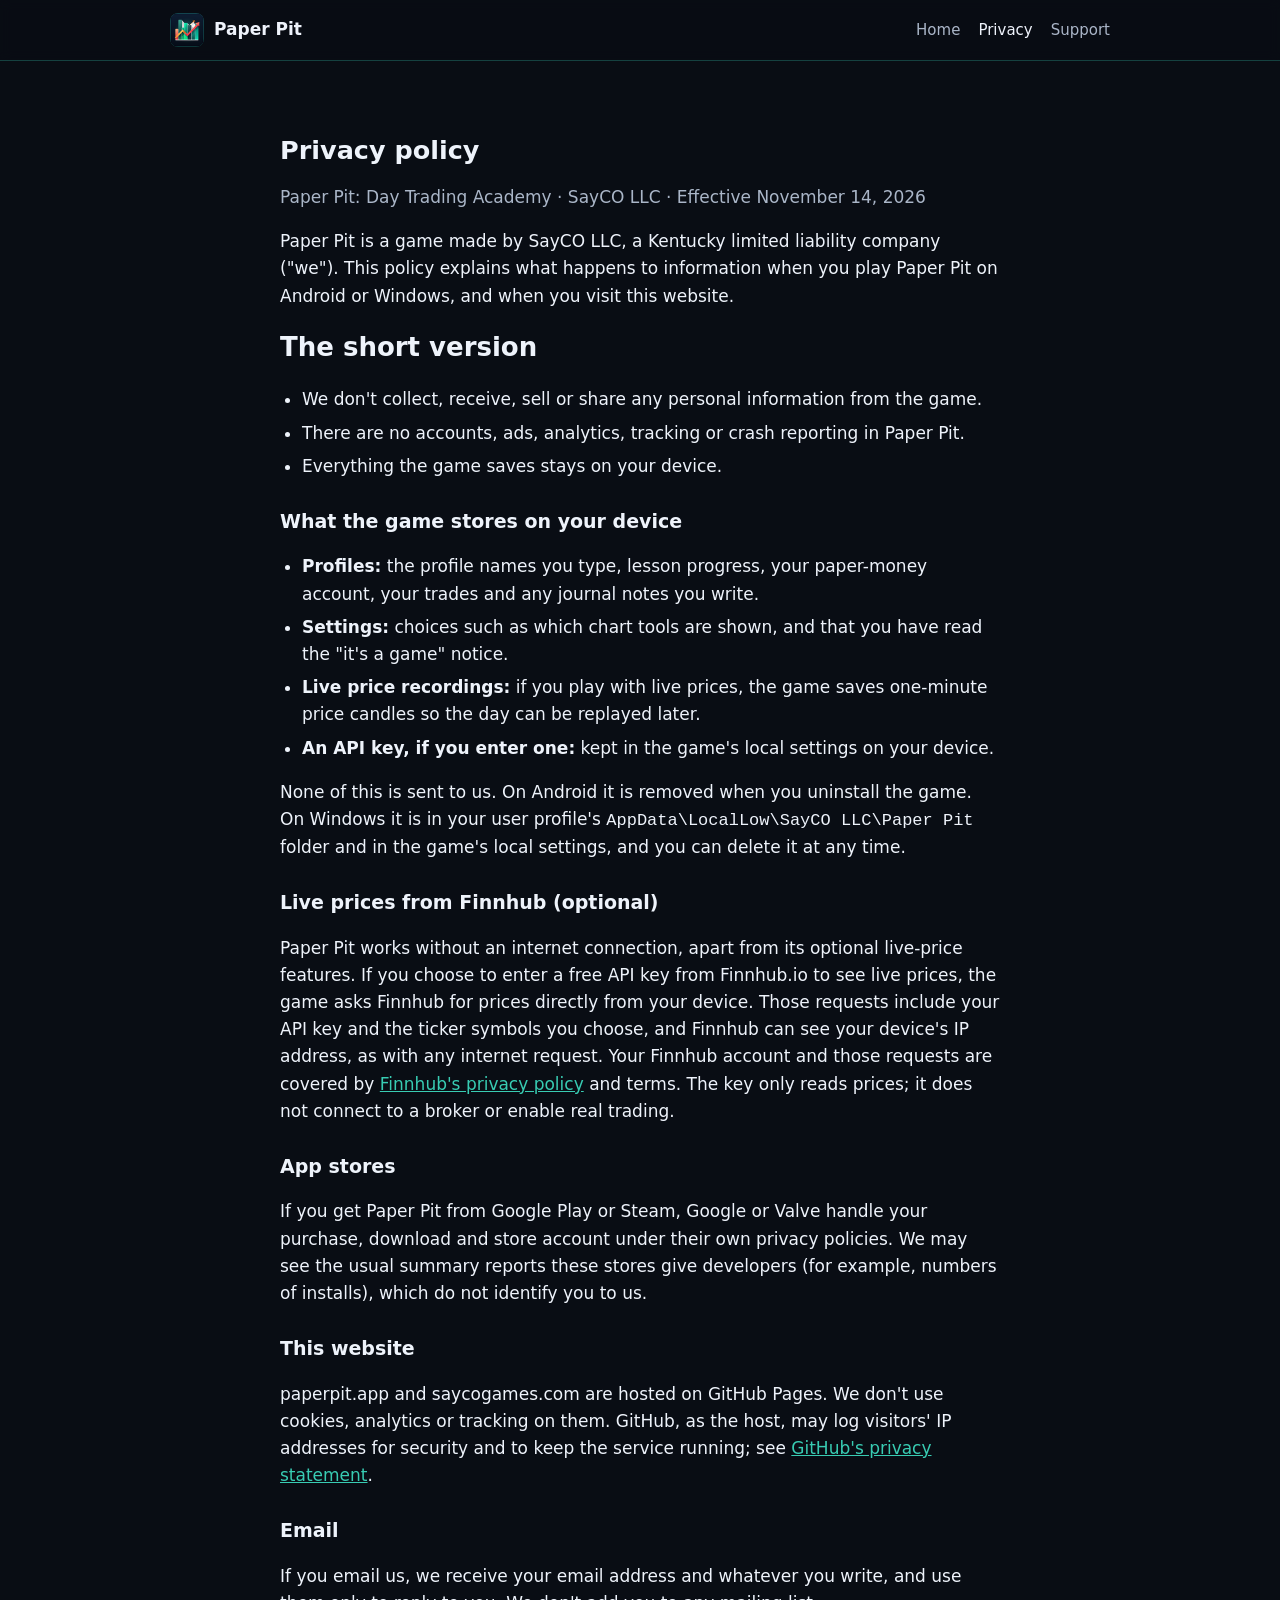
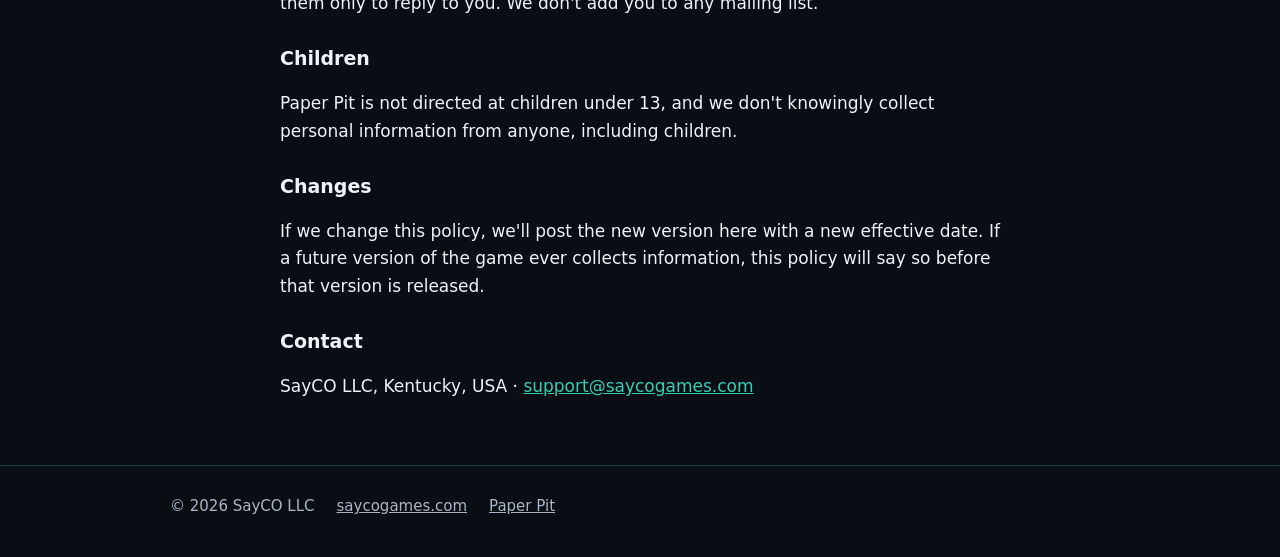
==== privacy.html @ df615658 "Website for paperpit.app Co-Authored-By: Claude Opus 5.5 <noreply@anthropic.com>" ====
<!doctype html>
<html lang="en">
<head>
  <meta charset="utf-8">
  <meta name="viewport" content="width=device-width, initial-scale=1">
  <title>Paper Pit Privacy Policy</title>
  <meta name="description" content="How Paper Pit handles your data: it collects none. Profiles, settings and any API key stay on your device.">
  <link rel="icon" href="img/favicon.png" type="image/png">
  <link rel="apple-touch-icon" href="img/apple-touch-icon.png">
  <link rel="stylesheet" href="style.css">
</head>
<body>
  <header class="site">
    <div class="wrap">
      <a class="brand" href="./"><img src="img/favicon.png" alt="">Paper Pit</a>
      <nav>
        <a href="./">Home</a>
        <a href="privacy.html" aria-current="page">Privacy</a>
        <a href="./#contact">Support</a>
      </nav>
    </div>
  </header>

  <main>
    <section>
      <div class="wrap doc">
        <h1>Privacy policy</h1>
        <p class="meta">Paper Pit: Day Trading Academy · SayCO LLC · Effective November 14, 2026</p>

        <p>Paper Pit is a game made by SayCO LLC, a Kentucky limited liability company ("we"). This policy
           explains what happens to information when you play Paper Pit on Android or Windows, and when you
           visit this website.</p>

        <h2>The short version</h2>
        <ul>
          <li>We don't collect, receive, sell or share any personal information from the game.</li>
          <li>There are no accounts, ads, analytics, tracking or crash reporting in Paper Pit.</li>
          <li>Everything the game saves stays on your device.</li>
        </ul>

        <h3>What the game stores on your device</h3>
        <ul>
          <li><strong>Profiles:</strong> the profile names you type, lesson progress, your paper-money account,
              your trades and any journal notes you write.</li>
          <li><strong>Settings:</strong> choices such as which chart tools are shown, and that you have read the
              "it's a game" notice.</li>
          <li><strong>Live price recordings:</strong> if you play with live prices, the game saves one-minute
              price candles so the day can be replayed later.</li>
          <li><strong>An API key, if you enter one:</strong> kept in the game's local settings on your device.</li>
        </ul>
        <p>None of this is sent to us. On Android it is removed when you uninstall the game. On Windows it is in
           your user profile's <code>AppData\LocalLow\SayCO LLC\Paper Pit</code> folder and in the game's local
           settings, and you can delete it at any time.</p>

        <h3>Live prices from Finnhub (optional)</h3>
        <p>Paper Pit works without an internet connection, apart from its optional live-price features. If you choose to enter a free API key from
           Finnhub.io to see live prices, the game asks Finnhub for prices directly from your device. Those
           requests include your API key and the ticker symbols you choose, and Finnhub can see your device's
           IP address, as with any internet request. Your Finnhub account and those requests are covered by
           <a href="https://finnhub.io/privacy-policy">Finnhub's privacy policy</a> and terms. The key only reads
           prices; it does not connect to a broker or enable real trading.</p>

        <h3>App stores</h3>
        <p>If you get Paper Pit from Google Play or Steam, Google or Valve handle your purchase, download and
           store account under their own privacy policies. We may see the usual summary reports these stores
           give developers (for example, numbers of installs), which do not identify you to us.</p>

        <h3>This website</h3>
        <p>paperpit.app and saycogames.com are hosted on GitHub Pages. We don't use cookies, analytics or
           tracking on them. GitHub, as the host, may log visitors' IP addresses for security and to keep the
           service running; see <a href="https://docs.github.com/en/site-policy/privacy-policies/github-general-privacy-statement">GitHub's privacy statement</a>.</p>

        <h3>Email</h3>
        <p>If you email us, we receive your email address and whatever you write, and use them only to reply
           to you. We don't add you to any mailing list.</p>

        <h3>Children</h3>
        <p>Paper Pit is not directed at children under 13, and we don't knowingly collect personal information
           from anyone, including children.</p>

        <h3>Changes</h3>
        <p>If we change this policy, we'll post the new version here with a new effective date. If a future
           version of the game ever collects information, this policy will say so before that version is
           released.</p>

        <h3>Contact</h3>
        <p>SayCO LLC, Kentucky, USA · <a href="mailto:support@saycogames.com">support@saycogames.com</a></p>
      </div>
    </section>
  </main>

  <footer class="site">
    <div class="wrap">
      <span>© 2026 SayCO LLC</span>
      <a href="https://saycogames.com">saycogames.com</a>
      <a href="./">Paper Pit</a>
    </div>
  </footer>
</body>
</html>
---- style.css ----
:root {
  --bg: #090d14;
  --panel: #121a26;
  --panel-2: #182231;
  --text: #eef3fb;
  --muted: #aab6c8;
  --accent: #38ccb3;
  --gold: #ffcc61;
  --buy: #1a946b;
  --sell: #c2434a;
  --line: rgba(56, 204, 179, 0.28);
  --radius: 14px;
  --max: 980px;
}

* { box-sizing: border-box; }

html { -webkit-text-size-adjust: 100%; }

body {
  margin: 0;
  background: var(--bg);
  color: var(--text);
  font: 17px/1.6 system-ui, -apple-system, "Segoe UI", Roboto, "Helvetica Neue", Arial, sans-serif;
}

a { color: var(--accent); }
a:hover { color: #6fe3cf; }

.wrap { max-width: var(--max); margin: 0 auto; padding: 0 20px; }

header.site {
  border-bottom: 1px solid var(--line);
  background: rgba(9, 13, 20, 0.92);
  position: sticky; top: 0; z-index: 2;
  backdrop-filter: blur(6px);
}
header.site .wrap { display: flex; align-items: center; gap: 12px; min-height: 60px; }
header.site .brand { display: flex; align-items: center; gap: 10px; color: var(--text); text-decoration: none; font-weight: 700; }
header.site .brand img { width: 34px; height: 34px; border-radius: 8px; }
header.site nav { margin-left: auto; display: flex; gap: 18px; flex-wrap: wrap; }
header.site nav a { color: var(--muted); text-decoration: none; font-size: 15px; }
header.site nav a:hover, header.site nav a[aria-current] { color: var(--text); }

.hero {
  position: relative;
  background: linear-gradient(180deg, rgba(9,13,20,0.55), rgba(9,13,20,0.96)), url("img/trading-floor.jpg") center / cover no-repeat;
  border-bottom: 1px solid var(--line);
}
.hero .wrap { display: grid; grid-template-columns: auto 1fr; gap: 28px; align-items: center; padding-top: 64px; padding-bottom: 64px; }
.hero img.icon { width: 156px; height: 156px; border-radius: 32px; box-shadow: 0 10px 40px rgba(0,0,0,0.5); }
.hero h1 { margin: 0 0 6px; font-size: clamp(34px, 6vw, 54px); line-height: 1.1; }
.hero .tag { margin: 0 0 18px; color: var(--gold); font-size: clamp(18px, 2.6vw, 22px); font-weight: 600; }
.hero p { margin: 0; color: var(--muted); max-width: 560px; }
.badges { display: flex; gap: 10px; flex-wrap: wrap; margin-top: 22px; }
.badge { display: inline-block; padding: 9px 16px; border-radius: 999px; background: var(--panel-2); border: 1px solid var(--line); color: var(--text); font-size: 15px; }

section { padding: 48px 0; }
h2 { font-size: 26px; margin: 0 0 18px; }
h3 { font-size: 19px; margin: 26px 0 8px; }

.grid { display: grid; grid-template-columns: repeat(auto-fit, minmax(260px, 1fr)); gap: 16px; }
.card { background: var(--panel); border: 1px solid rgba(255,255,255,0.06); border-radius: var(--radius); padding: 20px; }
.card h3 { margin-top: 0; }
.card p { margin: 0; color: var(--muted); }

.notice {
  background: rgba(255, 204, 97, 0.09);
  border: 1px solid rgba(255, 204, 97, 0.45);
  border-radius: var(--radius);
  padding: 22px 24px;
}
.notice h2 { color: var(--gold); }
.notice ul { margin: 0; padding-left: 20px; }
.notice li { margin: 6px 0; }

.doc { max-width: 760px; }
.doc .meta { color: var(--muted); margin-top: -8px; }
.doc ul { padding-left: 22px; }
.doc li { margin: 6px 0; }

footer.site { border-top: 1px solid var(--line); padding: 28px 0 40px; color: var(--muted); font-size: 15px; }
footer.site .wrap { display: flex; flex-wrap: wrap; gap: 10px 22px; }
footer.site a { color: var(--muted); }

@media (max-width: 640px) {
  .hero .wrap { grid-template-columns: 1fr; text-align: center; padding-top: 40px; padding-bottom: 44px; }
  .hero img.icon { width: 120px; height: 120px; margin: 0 auto; border-radius: 26px; }
  .hero p { margin: 0 auto; }
  .badges { justify-content: center; }
  header.site nav { gap: 14px; }
  body { font-size: 16px; }
}
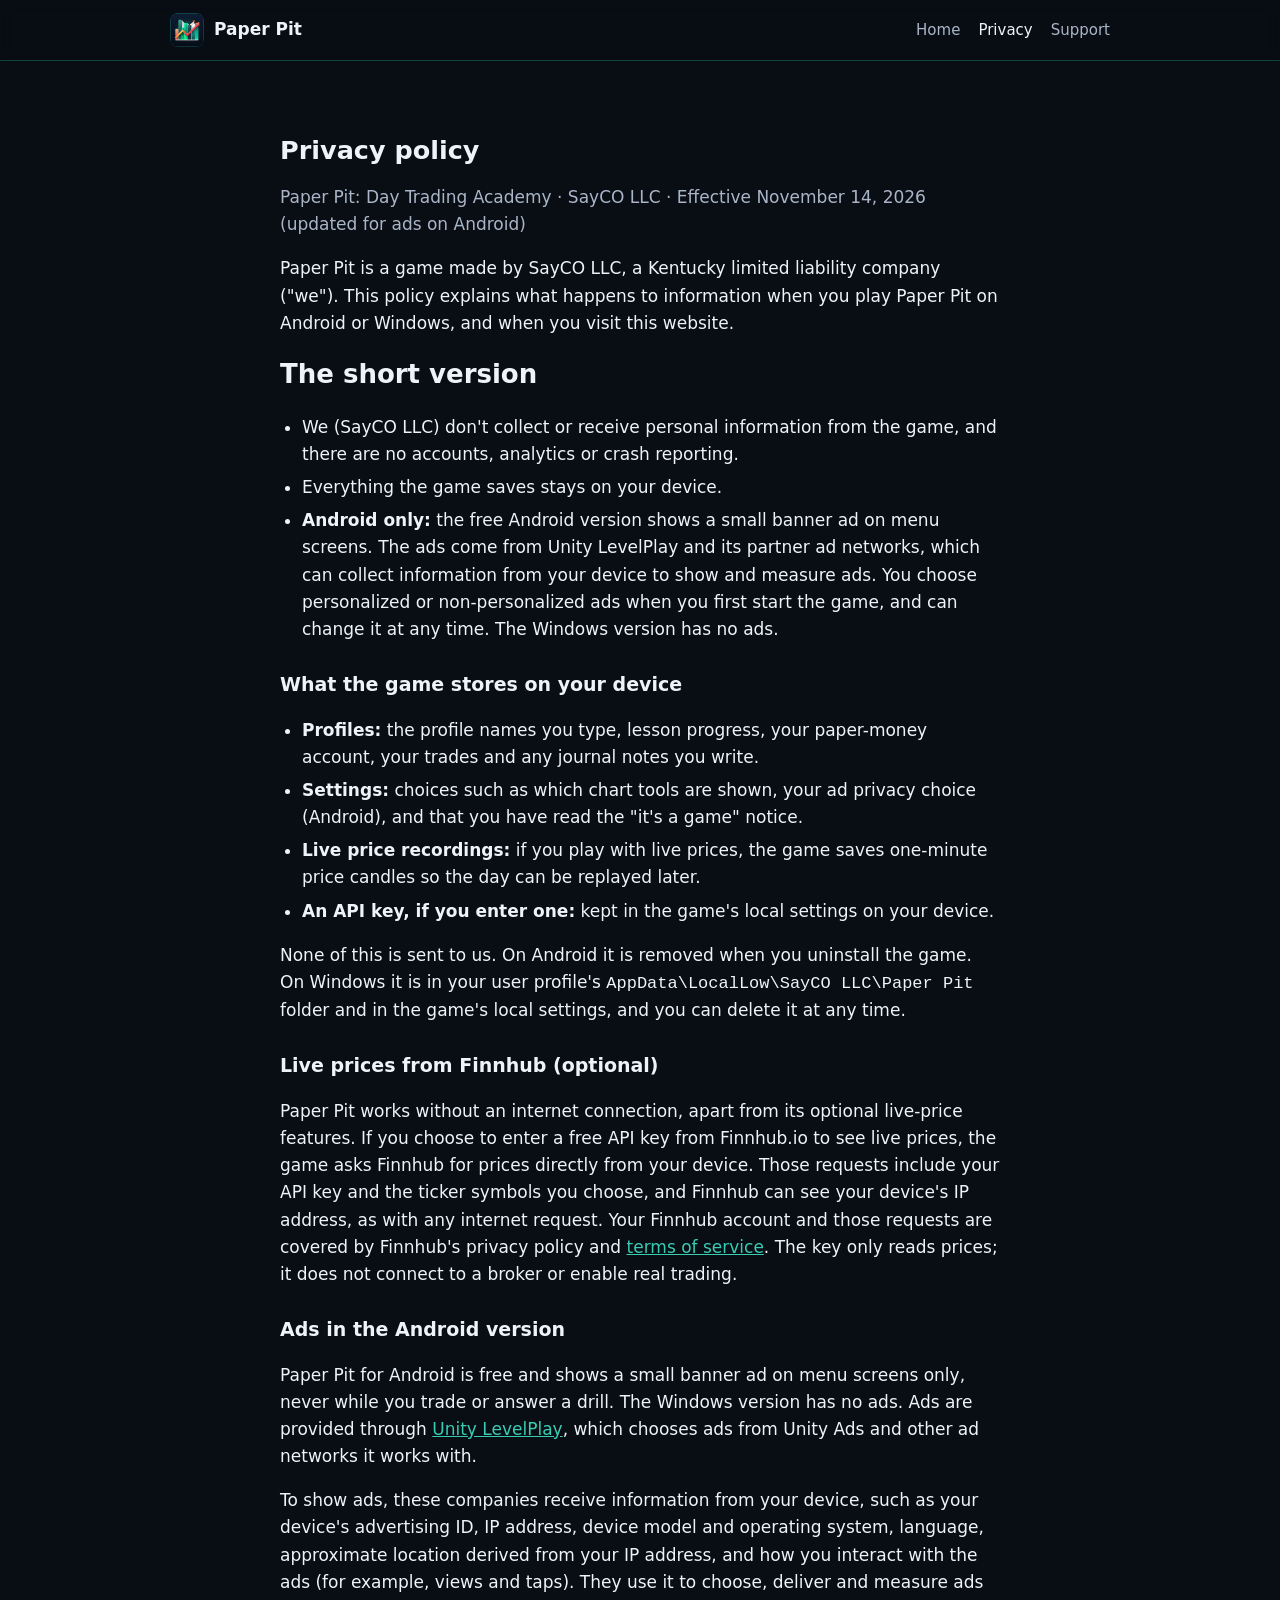
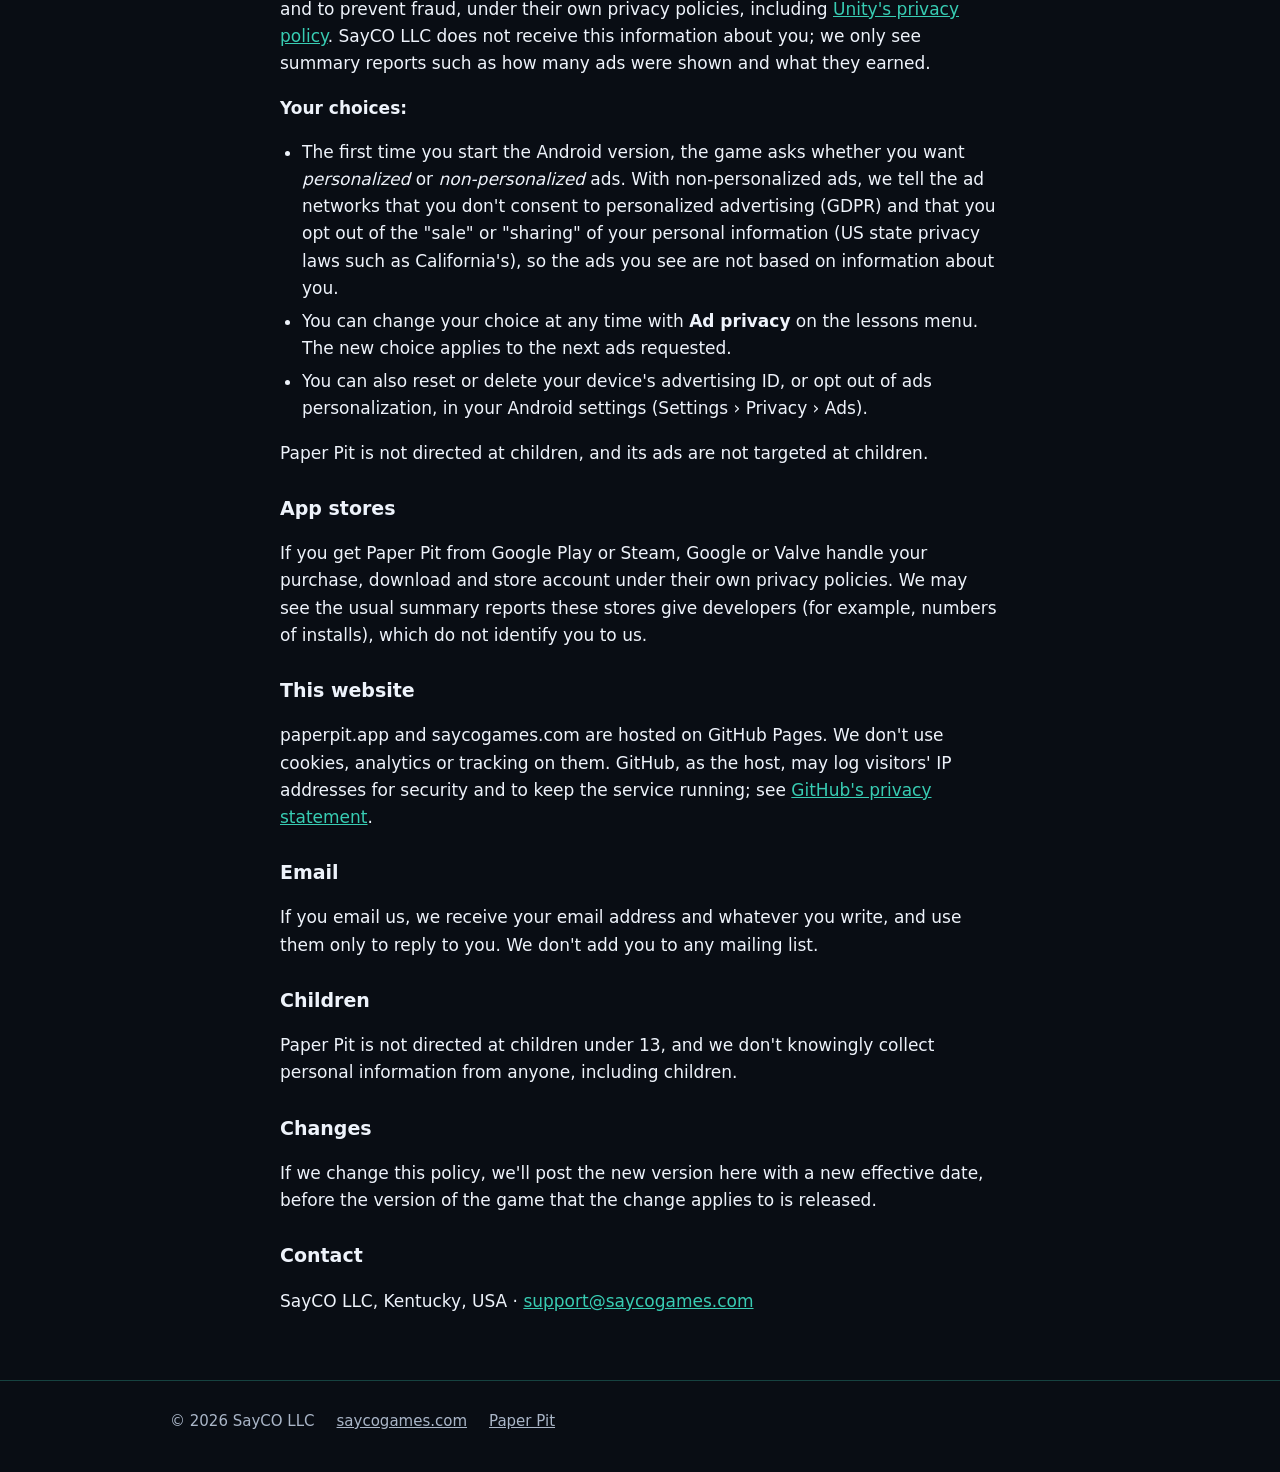
==== commit 3647642d: "Privacy policy: cover banner ads in the Android version Co-Authored-By: Claude Opus 5.5 <noreply@ant" ====
--- a/privacy.html
+++ b/privacy.html
@@ -25,7 +25,7 @@
     <section>
       <div class="wrap doc">
         <h1>Privacy policy</h1>
-        <p class="meta">Paper Pit: Day Trading Academy · SayCO LLC · Effective November 14, 2026</p>
+        <p class="meta">Paper Pit: Day Trading Academy · SayCO LLC · Effective November 14, 2026 (updated for ads on Android)</p>
 
         <p>Paper Pit is a game made by SayCO LLC, a Kentucky limited liability company ("we"). This policy
            explains what happens to information when you play Paper Pit on Android or Windows, and when you
@@ -33,17 +33,21 @@
 
         <h2>The short version</h2>
         <ul>
-          <li>We don't collect, receive, sell or share any personal information from the game.</li>
-          <li>There are no accounts, ads, analytics, tracking or crash reporting in Paper Pit.</li>
+          <li>We (SayCO LLC) don't collect or receive personal information from the game, and there are no
+              accounts, analytics or crash reporting.</li>
           <li>Everything the game saves stays on your device.</li>
+          <li><strong>Android only:</strong> the free Android version shows a small banner ad on menu screens. The
+              ads come from Unity LevelPlay and its partner ad networks, which can collect information from your
+              device to show and measure ads. You choose personalized or non-personalized ads when you first start
+              the game, and can change it at any time. The Windows version has no ads.</li>
         </ul>
 
         <h3>What the game stores on your device</h3>
         <ul>
           <li><strong>Profiles:</strong> the profile names you type, lesson progress, your paper-money account,
               your trades and any journal notes you write.</li>
-          <li><strong>Settings:</strong> choices such as which chart tools are shown, and that you have read the
-              "it's a game" notice.</li>
+          <li><strong>Settings:</strong> choices such as which chart tools are shown, your ad privacy choice
+              (Android), and that you have read the "it's a game" notice.</li>
           <li><strong>Live price recordings:</strong> if you play with live prices, the game saves one-minute
               price candles so the day can be replayed later.</li>
           <li><strong>An API key, if you enter one:</strong> kept in the game's local settings on your device.</li>
@@ -57,8 +61,34 @@
            Finnhub.io to see live prices, the game asks Finnhub for prices directly from your device. Those
            requests include your API key and the ticker symbols you choose, and Finnhub can see your device's
            IP address, as with any internet request. Your Finnhub account and those requests are covered by
-           <a href="https://finnhub.io/privacy-policy">Finnhub's privacy policy</a> and terms. The key only reads
+           Finnhub's privacy policy and <a href="https://finnhub.io/terms-of-service">terms of service</a>. The key only reads
            prices; it does not connect to a broker or enable real trading.</p>
+
+        <h3>Ads in the Android version</h3>
+        <p>Paper Pit for Android is free and shows a small banner ad on menu screens only, never while you trade
+           or answer a drill. The Windows version has no ads. Ads are provided through
+           <a href="https://unity.com/products/levelplay">Unity LevelPlay</a>, which chooses ads from Unity Ads and
+           other ad networks it works with.</p>
+        <p>To show ads, these companies receive information from your device, such as your device's advertising
+           ID, IP address, device model and operating system, language, approximate location derived from your IP
+           address, and how you interact with the ads (for example, views and taps). They use it to choose, deliver
+           and measure ads and to prevent fraud, under their own privacy policies, including
+           <a href="https://unity.com/legal/game-player-and-app-user-privacy-policy">Unity's privacy policy</a>.
+           SayCO LLC does not receive this information about you; we only see summary reports such as how many
+           ads were shown and what they earned.</p>
+        <p><strong>Your choices:</strong></p>
+        <ul>
+          <li>The first time you start the Android version, the game asks whether you want <em>personalized</em>
+              or <em>non-personalized</em> ads. With non-personalized ads, we tell the ad networks that you don't
+              consent to personalized advertising (GDPR) and that you opt out of the "sale" or "sharing" of your
+              personal information (US state privacy laws such as California's), so the ads you see are not
+              based on information about you.</li>
+          <li>You can change your choice at any time with <strong>Ad privacy</strong> on the lessons menu. The new
+              choice applies to the next ads requested.</li>
+          <li>You can also reset or delete your device's advertising ID, or opt out of ads personalization, in
+              your Android settings (Settings &rsaquo; Privacy &rsaquo; Ads).</li>
+        </ul>
+        <p>Paper Pit is not directed at children, and its ads are not targeted at children.</p>
 
         <h3>App stores</h3>
         <p>If you get Paper Pit from Google Play or Steam, Google or Valve handle your purchase, download and
@@ -79,9 +109,8 @@
            from anyone, including children.</p>
 
         <h3>Changes</h3>
-        <p>If we change this policy, we'll post the new version here with a new effective date. If a future
-           version of the game ever collects information, this policy will say so before that version is
-           released.</p>
+        <p>If we change this policy, we'll post the new version here with a new effective date, before the
+           version of the game that the change applies to is released.</p>
 
         <h3>Contact</h3>
         <p>SayCO LLC, Kentucky, USA · <a href="mailto:support@saycogames.com">support@saycogames.com</a></p>
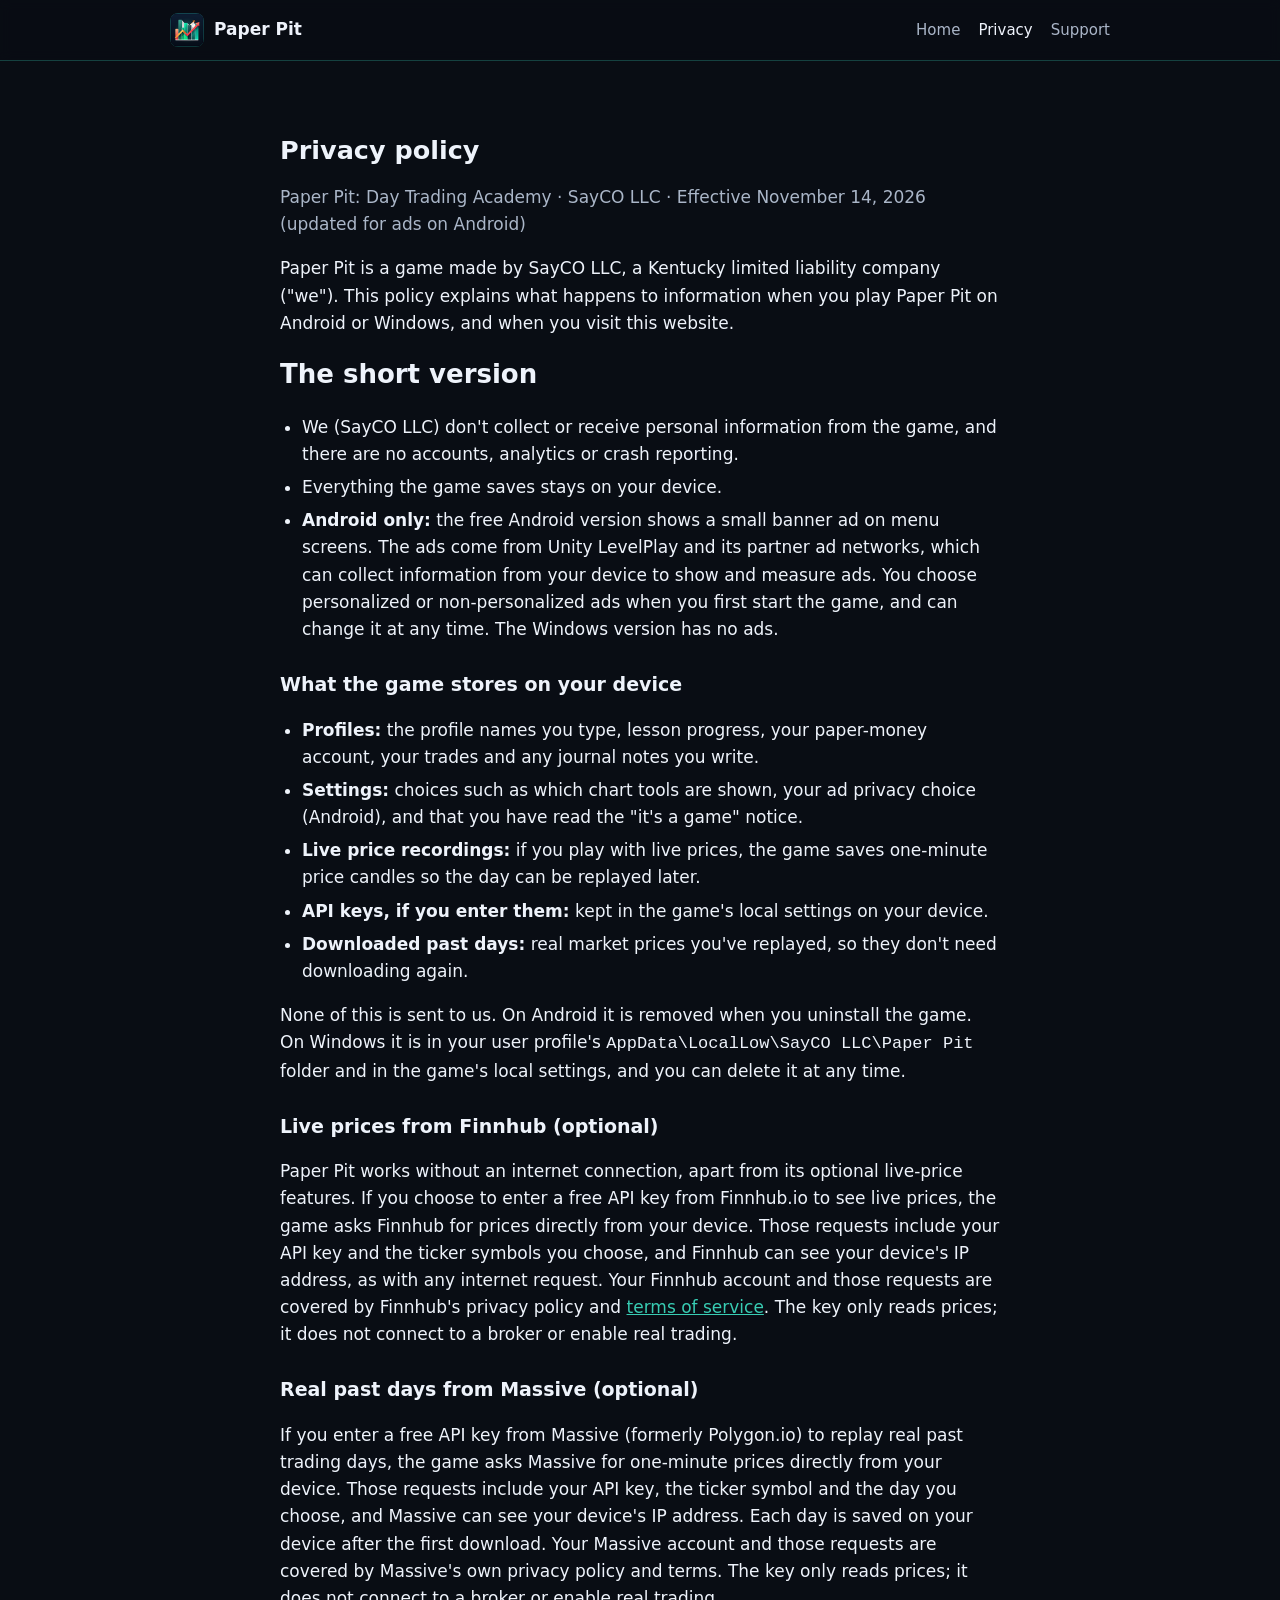
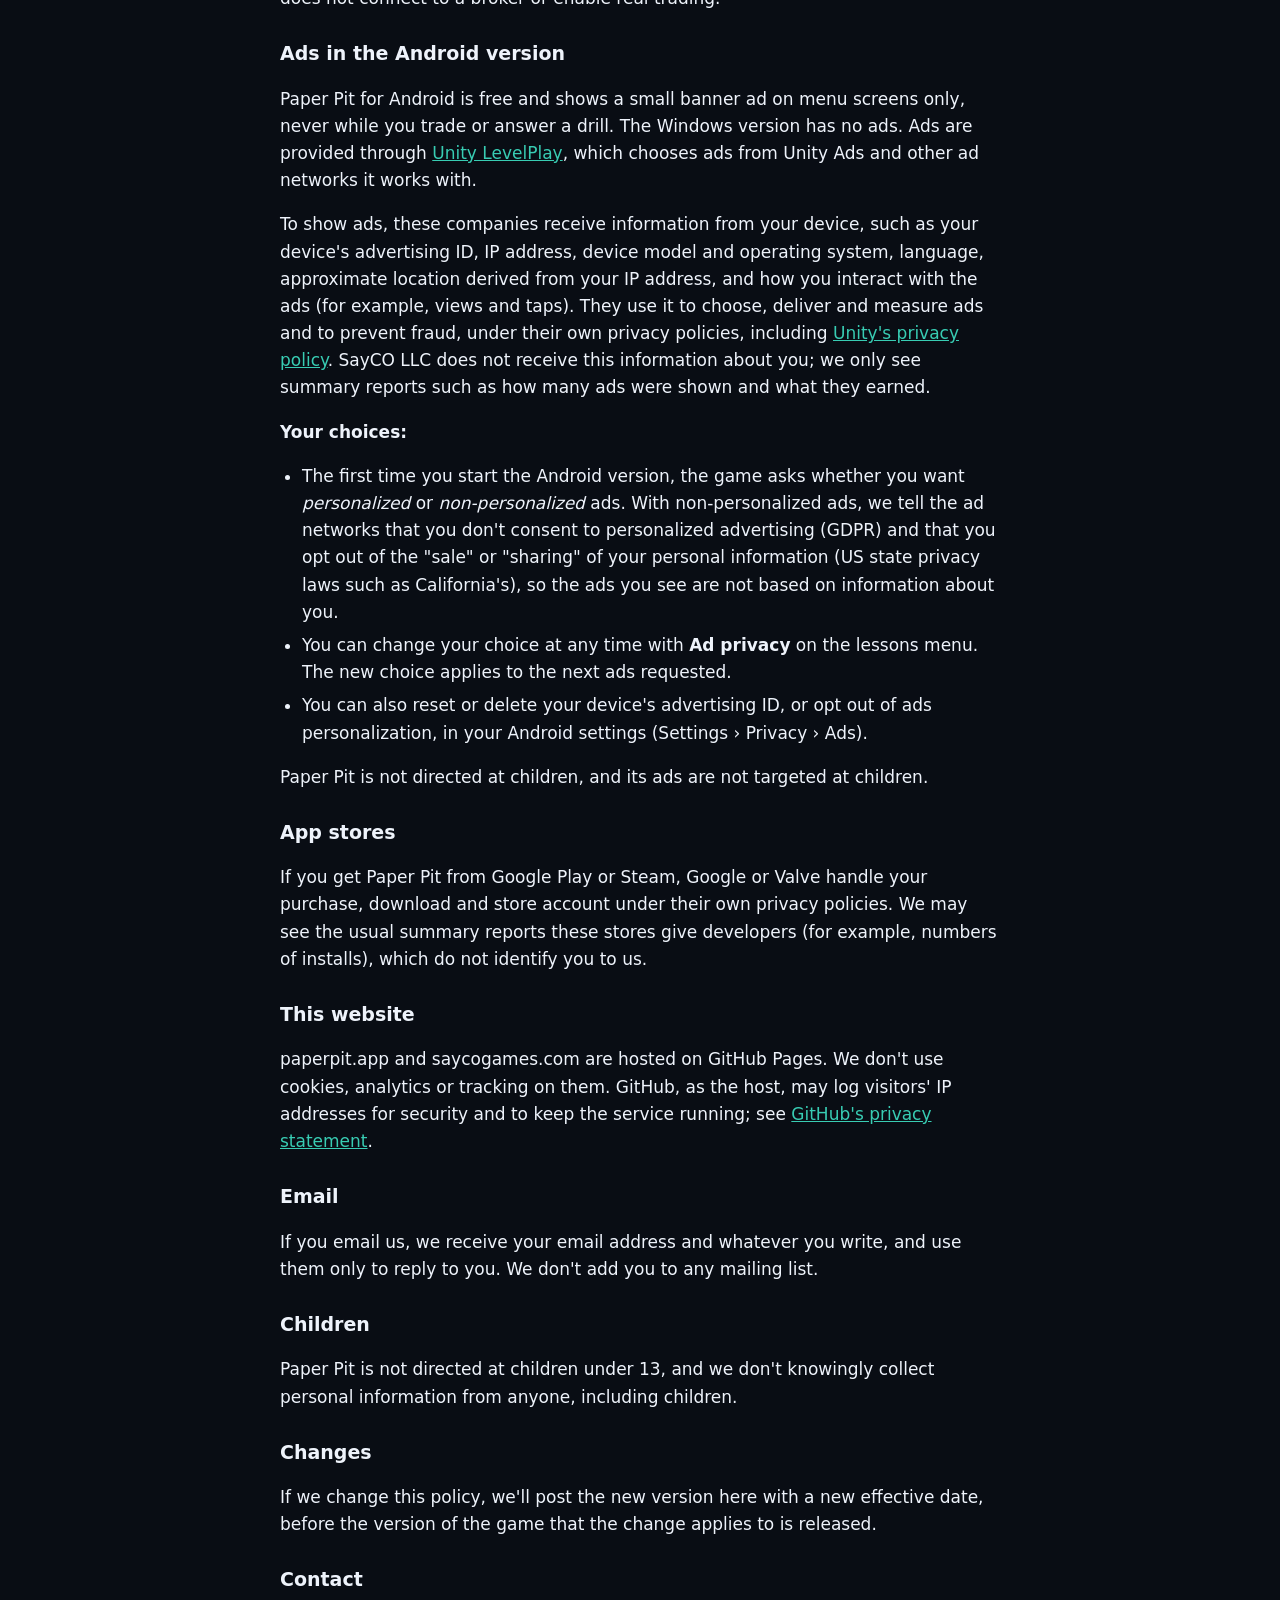
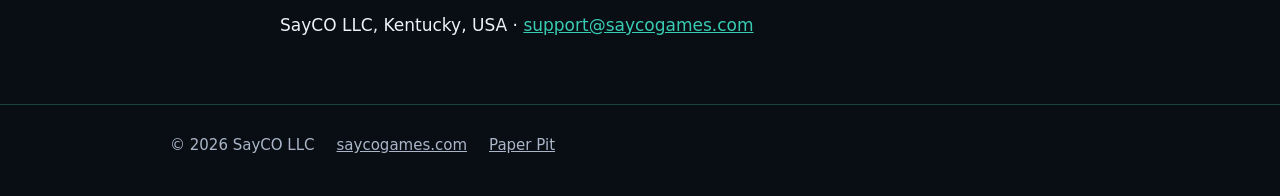
==== commit 8b3ddc96: "Privacy policy: optional real past days from Massive Co-Authored-By: Claude Opus 5.5 <noreply@anthro" ====
--- a/privacy.html
+++ b/privacy.html
@@ -1,129 +1,138 @@
-<!doctype html>
-<html lang="en">
-<head>
-  <meta charset="utf-8">
-  <meta name="viewport" content="width=device-width, initial-scale=1">
-  <title>Paper Pit Privacy Policy</title>
-  <meta name="description" content="How Paper Pit handles your data: it collects none. Profiles, settings and any API key stay on your device.">
-  <link rel="icon" href="img/favicon.png" type="image/png">
-  <link rel="apple-touch-icon" href="img/apple-touch-icon.png">
-  <link rel="stylesheet" href="style.css">
-</head>
-<body>
-  <header class="site">
-    <div class="wrap">
-      <a class="brand" href="./"><img src="img/favicon.png" alt="">Paper Pit</a>
-      <nav>
-        <a href="./">Home</a>
-        <a href="privacy.html" aria-current="page">Privacy</a>
-        <a href="./#contact">Support</a>
-      </nav>
-    </div>
-  </header>
-
-  <main>
-    <section>
-      <div class="wrap doc">
-        <h1>Privacy policy</h1>
-        <p class="meta">Paper Pit: Day Trading Academy · SayCO LLC · Effective November 14, 2026 (updated for ads on Android)</p>
-
-        <p>Paper Pit is a game made by SayCO LLC, a Kentucky limited liability company ("we"). This policy
-           explains what happens to information when you play Paper Pit on Android or Windows, and when you
-           visit this website.</p>
-
-        <h2>The short version</h2>
-        <ul>
-          <li>We (SayCO LLC) don't collect or receive personal information from the game, and there are no
-              accounts, analytics or crash reporting.</li>
-          <li>Everything the game saves stays on your device.</li>
-          <li><strong>Android only:</strong> the free Android version shows a small banner ad on menu screens. The
-              ads come from Unity LevelPlay and its partner ad networks, which can collect information from your
-              device to show and measure ads. You choose personalized or non-personalized ads when you first start
-              the game, and can change it at any time. The Windows version has no ads.</li>
-        </ul>
-
-        <h3>What the game stores on your device</h3>
-        <ul>
-          <li><strong>Profiles:</strong> the profile names you type, lesson progress, your paper-money account,
-              your trades and any journal notes you write.</li>
-          <li><strong>Settings:</strong> choices such as which chart tools are shown, your ad privacy choice
-              (Android), and that you have read the "it's a game" notice.</li>
-          <li><strong>Live price recordings:</strong> if you play with live prices, the game saves one-minute
-              price candles so the day can be replayed later.</li>
-          <li><strong>An API key, if you enter one:</strong> kept in the game's local settings on your device.</li>
-        </ul>
-        <p>None of this is sent to us. On Android it is removed when you uninstall the game. On Windows it is in
-           your user profile's <code>AppData\LocalLow\SayCO LLC\Paper Pit</code> folder and in the game's local
-           settings, and you can delete it at any time.</p>
-
-        <h3>Live prices from Finnhub (optional)</h3>
-        <p>Paper Pit works without an internet connection, apart from its optional live-price features. If you choose to enter a free API key from
-           Finnhub.io to see live prices, the game asks Finnhub for prices directly from your device. Those
-           requests include your API key and the ticker symbols you choose, and Finnhub can see your device's
-           IP address, as with any internet request. Your Finnhub account and those requests are covered by
-           Finnhub's privacy policy and <a href="https://finnhub.io/terms-of-service">terms of service</a>. The key only reads
-           prices; it does not connect to a broker or enable real trading.</p>
-
-        <h3>Ads in the Android version</h3>
-        <p>Paper Pit for Android is free and shows a small banner ad on menu screens only, never while you trade
-           or answer a drill. The Windows version has no ads. Ads are provided through
-           <a href="https://unity.com/products/levelplay">Unity LevelPlay</a>, which chooses ads from Unity Ads and
-           other ad networks it works with.</p>
-        <p>To show ads, these companies receive information from your device, such as your device's advertising
-           ID, IP address, device model and operating system, language, approximate location derived from your IP
-           address, and how you interact with the ads (for example, views and taps). They use it to choose, deliver
-           and measure ads and to prevent fraud, under their own privacy policies, including
-           <a href="https://unity.com/legal/game-player-and-app-user-privacy-policy">Unity's privacy policy</a>.
-           SayCO LLC does not receive this information about you; we only see summary reports such as how many
-           ads were shown and what they earned.</p>
-        <p><strong>Your choices:</strong></p>
-        <ul>
-          <li>The first time you start the Android version, the game asks whether you want <em>personalized</em>
-              or <em>non-personalized</em> ads. With non-personalized ads, we tell the ad networks that you don't
-              consent to personalized advertising (GDPR) and that you opt out of the "sale" or "sharing" of your
-              personal information (US state privacy laws such as California's), so the ads you see are not
-              based on information about you.</li>
-          <li>You can change your choice at any time with <strong>Ad privacy</strong> on the lessons menu. The new
-              choice applies to the next ads requested.</li>
-          <li>You can also reset or delete your device's advertising ID, or opt out of ads personalization, in
-              your Android settings (Settings &rsaquo; Privacy &rsaquo; Ads).</li>
-        </ul>
-        <p>Paper Pit is not directed at children, and its ads are not targeted at children.</p>
-
-        <h3>App stores</h3>
-        <p>If you get Paper Pit from Google Play or Steam, Google or Valve handle your purchase, download and
-           store account under their own privacy policies. We may see the usual summary reports these stores
-           give developers (for example, numbers of installs), which do not identify you to us.</p>
-
-        <h3>This website</h3>
-        <p>paperpit.app and saycogames.com are hosted on GitHub Pages. We don't use cookies, analytics or
-           tracking on them. GitHub, as the host, may log visitors' IP addresses for security and to keep the
-           service running; see <a href="https://docs.github.com/en/site-policy/privacy-policies/github-general-privacy-statement">GitHub's privacy statement</a>.</p>
-
-        <h3>Email</h3>
-        <p>If you email us, we receive your email address and whatever you write, and use them only to reply
-           to you. We don't add you to any mailing list.</p>
-
-        <h3>Children</h3>
-        <p>Paper Pit is not directed at children under 13, and we don't knowingly collect personal information
-           from anyone, including children.</p>
-
-        <h3>Changes</h3>
-        <p>If we change this policy, we'll post the new version here with a new effective date, before the
-           version of the game that the change applies to is released.</p>
-
-        <h3>Contact</h3>
-        <p>SayCO LLC, Kentucky, USA · <a href="mailto:support@saycogames.com">support@saycogames.com</a></p>
-      </div>
-    </section>
-  </main>
-
-  <footer class="site">
-    <div class="wrap">
-      <span>© 2026 SayCO LLC</span>
-      <a href="https://saycogames.com">saycogames.com</a>
-      <a href="./">Paper Pit</a>
-    </div>
-  </footer>
-</body>
-</html>
+<!doctype html>
+<html lang="en">
+<head>
+  <meta charset="utf-8">
+  <meta name="viewport" content="width=device-width, initial-scale=1">
+  <title>Paper Pit Privacy Policy</title>
+  <meta name="description" content="How Paper Pit handles your data: it collects none. Profiles, settings and any API key stay on your device.">
+  <link rel="icon" href="img/favicon.png" type="image/png">
+  <link rel="apple-touch-icon" href="img/apple-touch-icon.png">
+  <link rel="stylesheet" href="style.css">
+</head>
+<body>
+  <header class="site">
+    <div class="wrap">
+      <a class="brand" href="./"><img src="img/favicon.png" alt="">Paper Pit</a>
+      <nav>
+        <a href="./">Home</a>
+        <a href="privacy.html" aria-current="page">Privacy</a>
+        <a href="./#contact">Support</a>
+      </nav>
+    </div>
+  </header>
+
+  <main>
+    <section>
+      <div class="wrap doc">
+        <h1>Privacy policy</h1>
+        <p class="meta">Paper Pit: Day Trading Academy · SayCO LLC · Effective November 14, 2026 (updated for ads on Android)</p>
+
+        <p>Paper Pit is a game made by SayCO LLC, a Kentucky limited liability company ("we"). This policy
+           explains what happens to information when you play Paper Pit on Android or Windows, and when you
+           visit this website.</p>
+
+        <h2>The short version</h2>
+        <ul>
+          <li>We (SayCO LLC) don't collect or receive personal information from the game, and there are no
+              accounts, analytics or crash reporting.</li>
+          <li>Everything the game saves stays on your device.</li>
+          <li><strong>Android only:</strong> the free Android version shows a small banner ad on menu screens. The
+              ads come from Unity LevelPlay and its partner ad networks, which can collect information from your
+              device to show and measure ads. You choose personalized or non-personalized ads when you first start
+              the game, and can change it at any time. The Windows version has no ads.</li>
+        </ul>
+
+        <h3>What the game stores on your device</h3>
+        <ul>
+          <li><strong>Profiles:</strong> the profile names you type, lesson progress, your paper-money account,
+              your trades and any journal notes you write.</li>
+          <li><strong>Settings:</strong> choices such as which chart tools are shown, your ad privacy choice
+              (Android), and that you have read the "it's a game" notice.</li>
+          <li><strong>Live price recordings:</strong> if you play with live prices, the game saves one-minute
+              price candles so the day can be replayed later.</li>
+          <li><strong>API keys, if you enter them:</strong> kept in the game's local settings on your device.</li>
+          <li><strong>Downloaded past days:</strong> real market prices you've replayed, so they don't need downloading again.</li>
+        </ul>
+        <p>None of this is sent to us. On Android it is removed when you uninstall the game. On Windows it is in
+           your user profile's <code>AppData\LocalLow\SayCO LLC\Paper Pit</code> folder and in the game's local
+           settings, and you can delete it at any time.</p>
+
+        <h3>Live prices from Finnhub (optional)</h3>
+        <p>Paper Pit works without an internet connection, apart from its optional live-price features. If you choose to enter a free API key from
+           Finnhub.io to see live prices, the game asks Finnhub for prices directly from your device. Those
+           requests include your API key and the ticker symbols you choose, and Finnhub can see your device's
+           IP address, as with any internet request. Your Finnhub account and those requests are covered by
+           Finnhub's privacy policy and <a href="https://finnhub.io/terms-of-service">terms of service</a>. The key only reads
+           prices; it does not connect to a broker or enable real trading.</p>
+
+        <h3>Real past days from Massive (optional)</h3>
+        <p>If you enter a free API key from Massive (formerly Polygon.io) to replay real past trading days, the game
+           asks Massive for one-minute prices directly from your device. Those requests include your API key, the
+           ticker symbol and the day you choose, and Massive can see your device's IP address. Each day is saved
+           on your device after the first download. Your Massive account and those requests are covered by
+           Massive's own privacy policy and terms. The key only reads prices; it does not connect to a broker or
+           enable real trading.</p>
+
+        <h3>Ads in the Android version</h3>
+        <p>Paper Pit for Android is free and shows a small banner ad on menu screens only, never while you trade
+           or answer a drill. The Windows version has no ads. Ads are provided through
+           <a href="https://unity.com/products/levelplay">Unity LevelPlay</a>, which chooses ads from Unity Ads and
+           other ad networks it works with.</p>
+        <p>To show ads, these companies receive information from your device, such as your device's advertising
+           ID, IP address, device model and operating system, language, approximate location derived from your IP
+           address, and how you interact with the ads (for example, views and taps). They use it to choose, deliver
+           and measure ads and to prevent fraud, under their own privacy policies, including
+           <a href="https://unity.com/legal/game-player-and-app-user-privacy-policy">Unity's privacy policy</a>.
+           SayCO LLC does not receive this information about you; we only see summary reports such as how many
+           ads were shown and what they earned.</p>
+        <p><strong>Your choices:</strong></p>
+        <ul>
+          <li>The first time you start the Android version, the game asks whether you want <em>personalized</em>
+              or <em>non-personalized</em> ads. With non-personalized ads, we tell the ad networks that you don't
+              consent to personalized advertising (GDPR) and that you opt out of the "sale" or "sharing" of your
+              personal information (US state privacy laws such as California's), so the ads you see are not
+              based on information about you.</li>
+          <li>You can change your choice at any time with <strong>Ad privacy</strong> on the lessons menu. The new
+              choice applies to the next ads requested.</li>
+          <li>You can also reset or delete your device's advertising ID, or opt out of ads personalization, in
+              your Android settings (Settings &rsaquo; Privacy &rsaquo; Ads).</li>
+        </ul>
+        <p>Paper Pit is not directed at children, and its ads are not targeted at children.</p>
+
+        <h3>App stores</h3>
+        <p>If you get Paper Pit from Google Play or Steam, Google or Valve handle your purchase, download and
+           store account under their own privacy policies. We may see the usual summary reports these stores
+           give developers (for example, numbers of installs), which do not identify you to us.</p>
+
+        <h3>This website</h3>
+        <p>paperpit.app and saycogames.com are hosted on GitHub Pages. We don't use cookies, analytics or
+           tracking on them. GitHub, as the host, may log visitors' IP addresses for security and to keep the
+           service running; see <a href="https://docs.github.com/en/site-policy/privacy-policies/github-general-privacy-statement">GitHub's privacy statement</a>.</p>
+
+        <h3>Email</h3>
+        <p>If you email us, we receive your email address and whatever you write, and use them only to reply
+           to you. We don't add you to any mailing list.</p>
+
+        <h3>Children</h3>
+        <p>Paper Pit is not directed at children under 13, and we don't knowingly collect personal information
+           from anyone, including children.</p>
+
+        <h3>Changes</h3>
+        <p>If we change this policy, we'll post the new version here with a new effective date, before the
+           version of the game that the change applies to is released.</p>
+
+        <h3>Contact</h3>
+        <p>SayCO LLC, Kentucky, USA · <a href="mailto:support@saycogames.com">support@saycogames.com</a></p>
+      </div>
+    </section>
+  </main>
+
+  <footer class="site">
+    <div class="wrap">
+      <span>© 2026 SayCO LLC</span>
+      <a href="https://saycogames.com">saycogames.com</a>
+      <a href="./">Paper Pit</a>
+    </div>
+  </footer>
+</body>
+</html>
